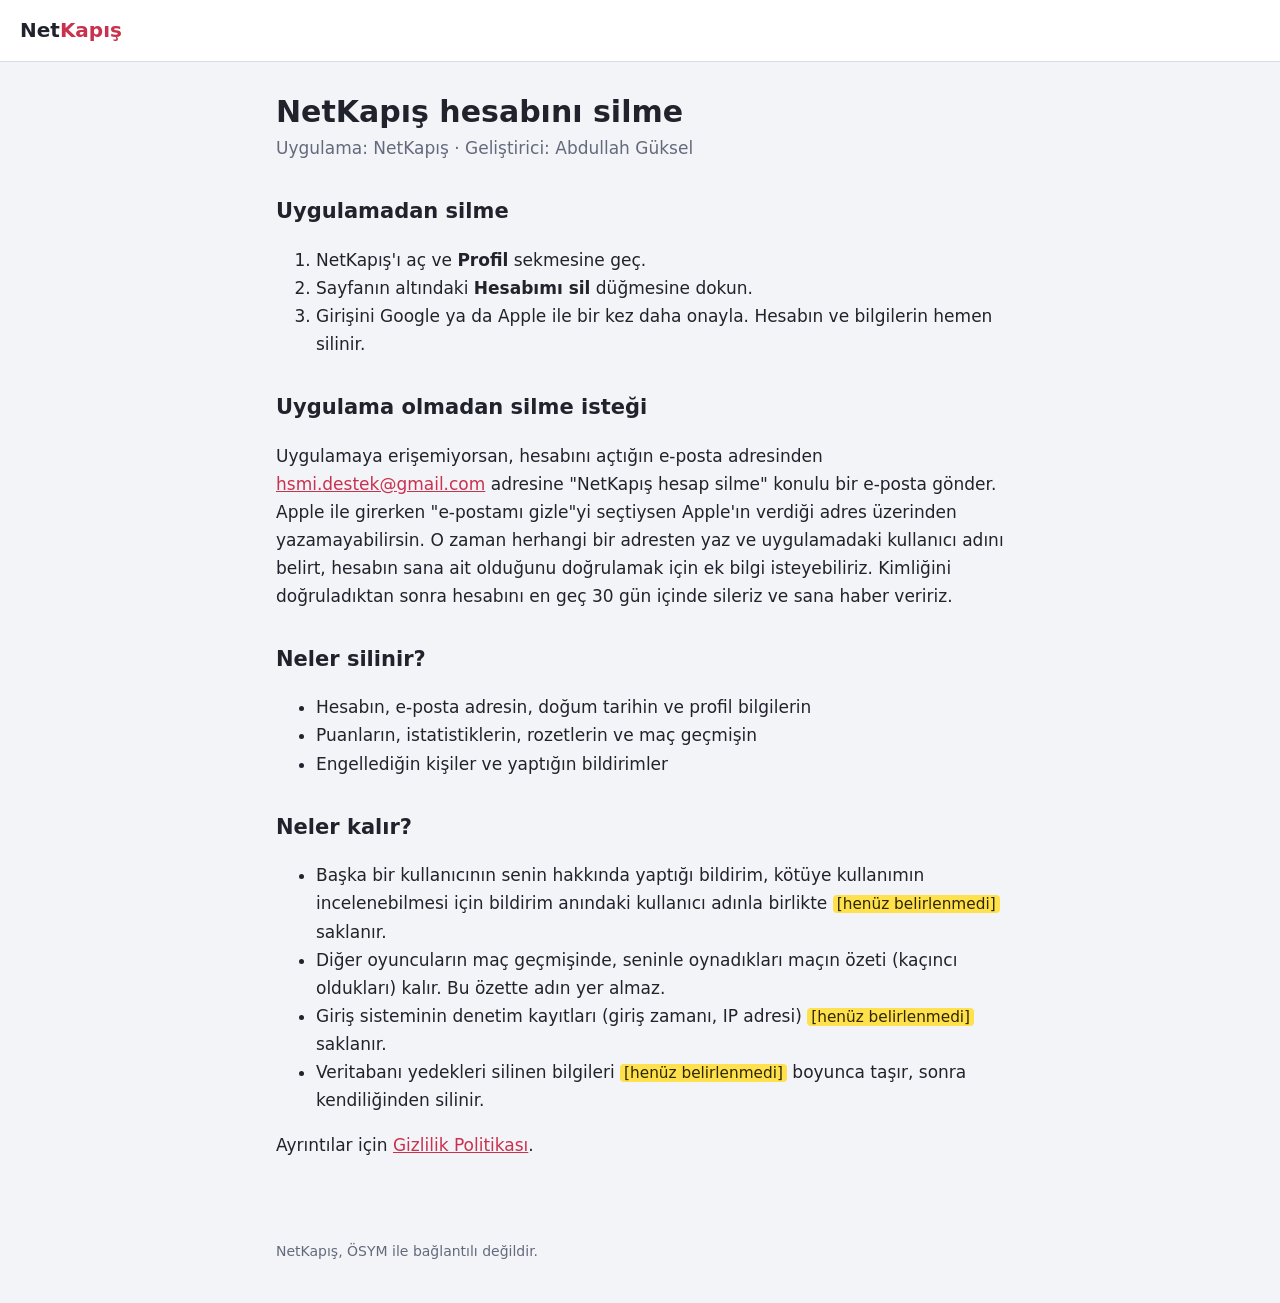
==== hesap-silme.html @ 98bea541 "NetKapış yasal sayfaları: gizlilik politikası, kullanım koşulları, hesap silme (taslak)" ====
<!doctype html>
<html lang="tr">
  <head>
    <meta charset="utf-8" />
    <meta name="viewport" content="width=device-width, initial-scale=1" />
    <title>Hesap Silme · NetKapış</title>
    <link rel="stylesheet" href="stil.css" />
  </head>
  <body>
    <header><a href="./">Net<span>Kapış</span></a></header>
    <main>
      <h1>NetKapış hesabını silme</h1>
      <p class="tarih">Uygulama: NetKapış · Geliştirici: Abdullah Güksel</p>

      <h2>Uygulamadan silme</h2>
      <ol>
        <li>NetKapış'ı aç ve <strong>Profil</strong> sekmesine geç.</li>
        <li>Sayfanın altındaki <strong>Hesabımı sil</strong> düğmesine dokun.</li>
        <li>Girişini Google ya da Apple ile bir kez daha onayla. Hesabın ve bilgilerin hemen silinir.</li>
      </ol>

      <h2>Uygulama olmadan silme isteği</h2>
      <p>
        Uygulamaya erişemiyorsan, hesabını açtığın e-posta adresinden
        <a href="mailto:hsmi.destek@gmail.com?subject=NetKap%C4%B1%C5%9F%20hesap%20silme">hsmi.destek@gmail.com</a> adresine
        "NetKapış hesap silme" konulu bir e-posta gönder. Apple ile girerken "e-postamı gizle"yi seçtiysen Apple'ın
        verdiği adres üzerinden yazamayabilirsin. O zaman herhangi bir adresten yaz ve uygulamadaki kullanıcı adını
        belirt, hesabın sana ait olduğunu doğrulamak için ek bilgi isteyebiliriz. Kimliğini doğruladıktan sonra
        hesabını en geç 30 gün içinde sileriz ve sana haber veririz.
      </p>

      <h2>Neler silinir?</h2>
      <ul>
        <li>Hesabın, e-posta adresin, doğum tarihin ve profil bilgilerin</li>
        <li>Puanların, istatistiklerin, rozetlerin ve maç geçmişin</li>
        <li>Engellediğin kişiler ve yaptığın bildirimler</li>
      </ul>

      <h2>Neler kalır?</h2>
      <ul>
        <li>
          Başka bir kullanıcının senin hakkında yaptığı bildirim, kötüye kullanımın incelenebilmesi için bildirim anındaki
          kullanıcı adınla birlikte <span class="eksik">[henüz belirlenmedi]</span> saklanır.
        </li>
        <li>Diğer oyuncuların maç geçmişinde, seninle oynadıkları maçın özeti (kaçıncı oldukları) kalır. Bu özette adın yer almaz.</li>
        <li>Giriş sisteminin denetim kayıtları (giriş zamanı, IP adresi) <span class="eksik">[henüz belirlenmedi]</span> saklanır.</li>
        <li>Veritabanı yedekleri silinen bilgileri <span class="eksik">[henüz belirlenmedi]</span> boyunca taşır, sonra kendiliğinden silinir.</li>
      </ul>
      <p>Ayrıntılar için <a href="gizlilik.html">Gizlilik Politikası</a>.</p>
    </main>
    <footer>NetKapış, ÖSYM ile bağlantılı değildir.</footer>
  </body>
</html>
---- stil.css ----
:root {
  --kagit: #f3f4f8;
  --yuzey: #ffffff;
  --cizgi: #d9dce7;
  --murekkep: #20232c;
  --soluk: #646a7c;
  --optik: #c9324e;
  --fosfor: #ffe14d;
  color-scheme: light dark;
}
@media (prefers-color-scheme: dark) {
  :root {
    --kagit: #13151b;
    --yuzey: #1b1e26;
    --cizgi: #2d3140;
    --murekkep: #eceef4;
    --soluk: #9aa0b3;
    --optik: #ff6f86;
  }
}
* {
  box-sizing: border-box;
}
body {
  margin: 0;
  background: var(--kagit);
  color: var(--murekkep);
  font: 17px/1.65 system-ui, -apple-system, 'Segoe UI', Roboto, sans-serif;
}
header {
  background: var(--yuzey);
  border-bottom: 1px solid var(--cizgi);
  padding: 14px 20px;
}
header a {
  color: inherit;
  text-decoration: none;
  font-weight: 800;
  font-size: 20px;
}
header a span {
  color: var(--optik);
}
main {
  max-width: 760px;
  margin: 0 auto;
  padding: 24px 16px 64px;
}
h1 {
  font-size: 30px;
  line-height: 1.2;
  margin: 8px 0 4px;
}
h2 {
  font-size: 21px;
  margin: 32px 0 8px;
}
.tarih {
  color: var(--soluk);
  margin: 0 0 20px;
}
.taslak {
  background: var(--fosfor);
  color: #2e2700;
  border-radius: 12px;
  padding: 12px 16px;
  font-weight: 600;
}
table {
  width: 100%;
  border-collapse: collapse;
  font-size: 15px;
}
th,
td {
  text-align: left;
  vertical-align: top;
  border-bottom: 1px solid var(--cizgi);
  padding: 8px 6px;
}
a {
  color: var(--optik);
}
footer {
  max-width: 760px;
  margin: 0 auto;
  padding: 0 16px 40px;
  color: var(--soluk);
  font-size: 14px;
}

.eksik {
  background: var(--fosfor);
  color: #2e2700;
  border-radius: 4px;
  padding: 0 4px;
  font-size: 0.9em;
}
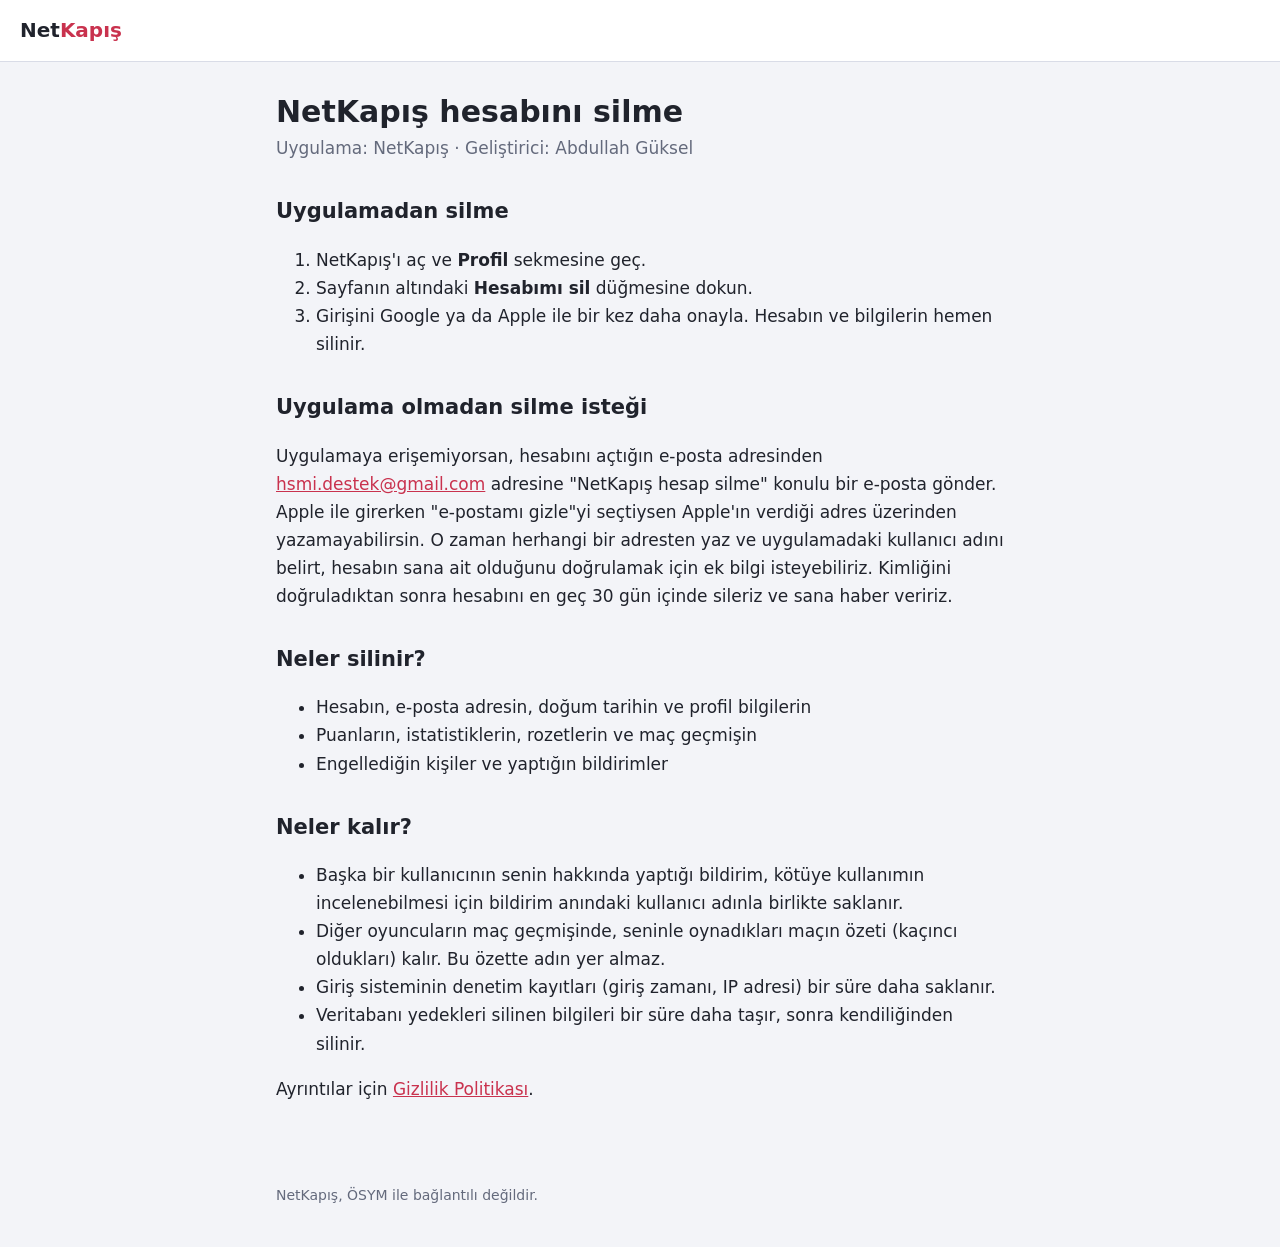
==== commit 673a267d: "Yasal sayfalar: taslak notları ve belirlenmemiş alanlar kaldırıldı" ====
--- a/hesap-silme.html
+++ b/hesap-silme.html
@@ -40,11 +40,11 @@
       <ul>
         <li>
           Başka bir kullanıcının senin hakkında yaptığı bildirim, kötüye kullanımın incelenebilmesi için bildirim anındaki
-          kullanıcı adınla birlikte <span class="eksik">[henüz belirlenmedi]</span> saklanır.
+          kullanıcı adınla birlikte saklanır.
         </li>
         <li>Diğer oyuncuların maç geçmişinde, seninle oynadıkları maçın özeti (kaçıncı oldukları) kalır. Bu özette adın yer almaz.</li>
-        <li>Giriş sisteminin denetim kayıtları (giriş zamanı, IP adresi) <span class="eksik">[henüz belirlenmedi]</span> saklanır.</li>
-        <li>Veritabanı yedekleri silinen bilgileri <span class="eksik">[henüz belirlenmedi]</span> boyunca taşır, sonra kendiliğinden silinir.</li>
+        <li>Giriş sisteminin denetim kayıtları (giriş zamanı, IP adresi) bir süre daha saklanır.</li>
+        <li>Veritabanı yedekleri silinen bilgileri bir süre daha taşır, sonra kendiliğinden silinir.</li>
       </ul>
       <p>Ayrıntılar için <a href="gizlilik.html">Gizlilik Politikası</a>.</p>
     </main>
